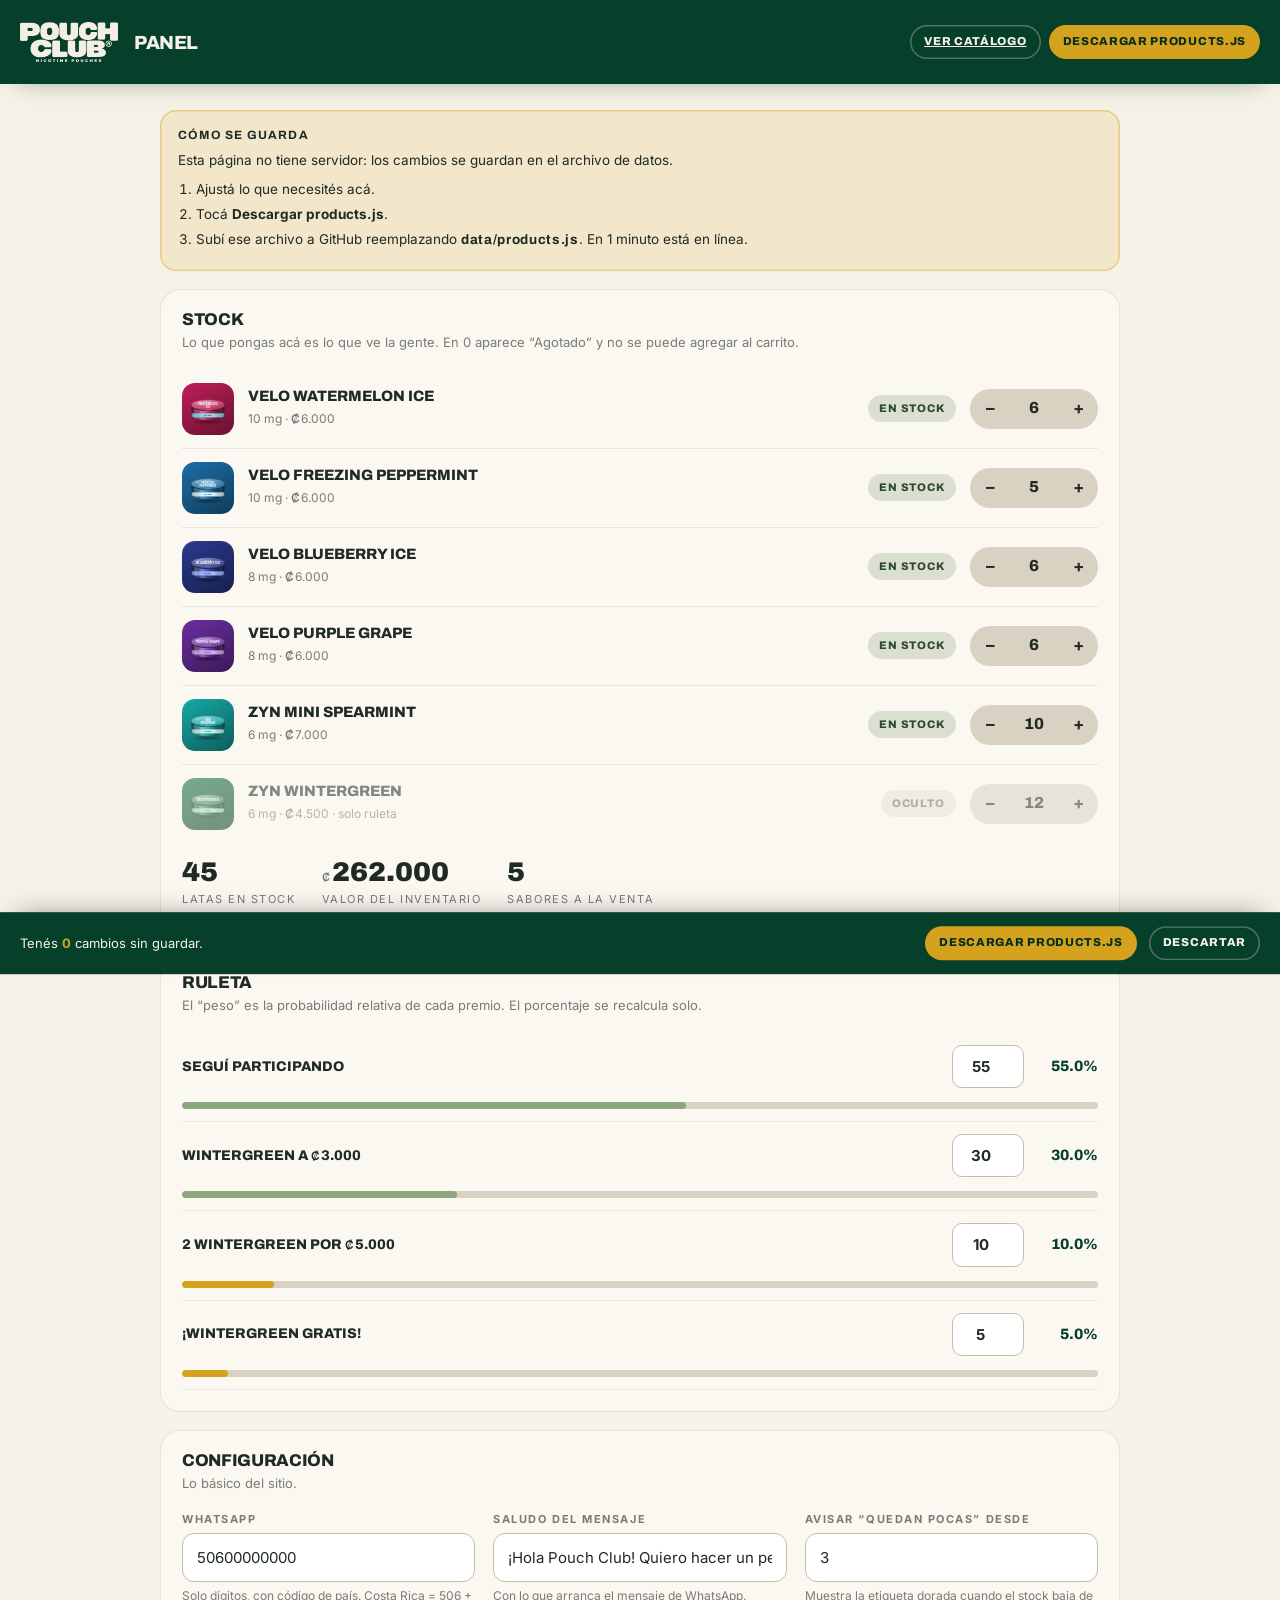
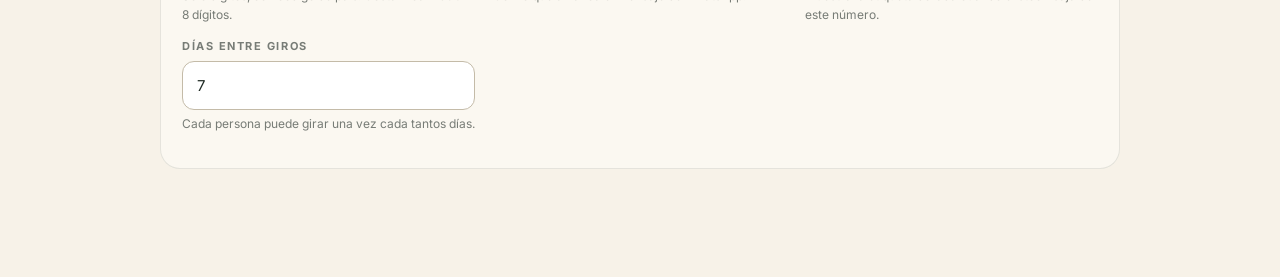
==== admin.html @ 65d26d1b "Catálogo Pouch Club: tienda estática con ruleta de premios Catálogo de pouches VELO y ZYN que arma e" ====
<!doctype html>
<html lang="es">
<head>
<meta charset="utf-8">
<meta name="viewport" content="width=device-width, initial-scale=1">
<title>Panel · Pouch Club</title>
<meta name="robots" content="noindex, nofollow">
<link rel="icon" href="favicon.ico" sizes="any">
<link rel="icon" href="img/logo-redondo.svg" type="image/svg+xml">
<link rel="apple-touch-icon" href="img/apple-touch-icon.png">
<link rel="preconnect" href="https://fonts.googleapis.com">
<link rel="preconnect" href="https://fonts.gstatic.com" crossorigin>
<link href="https://fonts.googleapis.com/css2?family=Archivo:wdth,wght@110,400..900&family=Inter:wght@400;500;600;700&display=swap" rel="stylesheet">
<style>
:root{
  --forest:#06402B; --forest-dk:#042E1F; --cream:#F7F2E8; --cream-2:#FBF8F1;
  --sage:#8CA680; --gold:#D4A21C; --stone:#D9D2C3; --stone-dk:#C4BBA8; --char:#1F2A24;
  --soft:rgba(31,42,36,.6);
  --f-disp:"Archivo",Helvetica,Arial,sans-serif;
  --f-body:"Inter",-apple-system,system-ui,sans-serif;
}
*{box-sizing:border-box}
body{margin:0;background:var(--cream);color:var(--char);font-family:var(--f-body);font-size:15px;line-height:1.55}
h1,h2,h3{font-family:var(--f-disp);font-weight:800;text-transform:uppercase;letter-spacing:-.02em;line-height:1;margin:0}
img{display:block;max-width:100%}
button{font:inherit;color:inherit;border:0;background:none;cursor:pointer}
input,select{font:inherit;color:inherit}
code{font-family:var(--f-disp);font-weight:700;letter-spacing:.05em}
.col{font-family:var(--f-body);font-weight:600;font-size:.84em;margin-right:.05em;display:inline-block;transform:translateY(-.03em)}

.top{background:var(--forest);color:var(--cream);padding:22px 20px;position:sticky;top:0;z-index:10;
  display:flex;align-items:center;gap:16px;flex-wrap:wrap;box-shadow:0 10px 30px -18px rgba(6,64,43,.6)}
.top img{width:98px}
.top h1{font-size:19px;color:var(--cream)}
.top .sp{margin-left:auto;display:flex;gap:8px;flex-wrap:wrap}

.wrap{max-width:1000px;margin:0 auto;padding:26px 20px 90px}
.card{background:var(--cream-2);border-radius:20px;padding:22px;margin-bottom:18px;
  box-shadow:inset 0 0 0 1px rgba(31,42,36,.1)}
.card > h2{font-size:17px;margin-bottom:4px}
.card > .hint{color:var(--soft);font-size:13px;margin:0 0 18px}

.btn{display:inline-flex;align-items:center;justify-content:center;gap:8px;padding:12px 20px;border-radius:100px;
  font-family:var(--f-disp);font-weight:800;font-size:13px;letter-spacing:.06em;text-transform:uppercase;
  transition:transform .2s,background .2s,box-shadow .2s}
.btn:hover{transform:translateY(-2px)}
.btn--gold{background:var(--gold);color:var(--forest-dk)}
.btn--dark{background:var(--forest);color:var(--cream)}
.btn--ghost{background:transparent;color:var(--cream);box-shadow:inset 0 0 0 1.5px rgba(247,242,232,.3)}
.btn--line{background:transparent;color:var(--char);box-shadow:inset 0 0 0 1.5px var(--stone-dk)}
.btn--sm{padding:8px 14px;font-size:11.5px}

.row{display:flex;align-items:center;gap:14px;padding:13px 0;border-bottom:1px solid rgba(31,42,36,.09);flex-wrap:wrap}
.row:last-child{border-bottom:0}
.row__art{width:52px;height:52px;border-radius:13px;flex:none;display:grid;place-items:center;overflow:hidden}
.row__art img{width:80%}
.row__id{flex:1;min-width:170px}
.row__id b{font-family:var(--f-disp);font-weight:800;font-size:15px;text-transform:uppercase;display:block;line-height:1.15}
.row__id span{font-size:12px;color:var(--soft)}
.row.off{opacity:.55}

.step{display:flex;align-items:center;gap:3px;background:var(--stone);border-radius:100px;padding:4px}
.step button{width:32px;height:32px;border-radius:50%;display:grid;place-items:center;font-size:17px;font-weight:700;line-height:1}
.step button:hover{background:rgba(31,42,36,.12)}
.step input{width:50px;text-align:center;border:0;background:none;font-family:var(--f-disp);font-weight:800;font-size:16px;-moz-appearance:textfield}
.step input::-webkit-outer-spin-button,.step input::-webkit-inner-spin-button{-webkit-appearance:none;margin:0}

.field{display:flex;flex-direction:column;gap:5px;margin-bottom:14px}
.field label{font-size:11px;letter-spacing:.14em;text-transform:uppercase;font-weight:700;color:var(--soft)}
.field input{padding:12px 14px;border-radius:12px;border:1.5px solid var(--stone-dk);background:#fff;width:100%}
.field input:focus{outline:0;border-color:var(--sage)}
.field small{font-size:12px;color:var(--soft)}
.grid2{display:grid;grid-template-columns:repeat(auto-fit,minmax(230px,1fr));gap:0 18px}

.pill{padding:5px 11px;border-radius:100px;font-size:11px;font-family:var(--f-disp);font-weight:800;
  letter-spacing:.08em;text-transform:uppercase;flex:none}
.pill--ok{background:rgba(140,166,128,.3);color:#2F4A2A}
.pill--low{background:var(--gold);color:var(--forest-dk)}
.pill--out{background:var(--char);color:var(--cream)}
.pill--hidden{background:rgba(31,42,36,.1);color:var(--soft)}

.prize{display:flex;align-items:center;gap:12px;padding:12px 0;border-bottom:1px solid rgba(31,42,36,.08);flex-wrap:wrap}
.prize b{font-family:var(--f-disp);font-weight:800;font-size:14px;flex:1;min-width:150px;text-transform:uppercase}
.prize input{width:72px;padding:9px;border-radius:10px;border:1.5px solid var(--stone-dk);text-align:center;font-weight:700}
.prize .pct{font-family:var(--f-disp);font-weight:800;font-size:15px;min-width:62px;text-align:right;color:var(--forest)}
.bar{height:7px;border-radius:4px;background:var(--stone);overflow:hidden;flex-basis:100%;margin-top:2px}
.bar i{display:block;height:100%;background:var(--sage);border-radius:4px;transition:width .3s}
.prize.rare .bar i{background:var(--gold)}

.totals{display:flex;gap:26px;flex-wrap:wrap;padding:16px 0 4px}
.totals div{display:flex;flex-direction:column}
.totals b{font-family:var(--f-disp);font-weight:900;font-size:27px;line-height:1}
.totals span{font-size:11px;letter-spacing:.14em;text-transform:uppercase;color:var(--soft);margin-top:5px}

.save{position:fixed;left:0;right:0;bottom:0;z-index:20;background:var(--forest);color:var(--cream);
  padding:14px 20px calc(14px + env(safe-area-inset-bottom));display:flex;align-items:center;gap:12px;flex-wrap:wrap;
  box-shadow:0 -10px 30px -18px rgba(0,0,0,.6);transform:translateY(120%);transition:transform .35s cubic-bezier(.22,1,.36,1)}
.save.on{transform:none}
.save p{margin:0;font-size:13px;flex:1;min-width:180px}
.save p b{color:var(--gold)}

.note{background:rgba(212,162,28,.14);box-shadow:inset 0 0 0 1.5px rgba(212,162,28,.4);
  border-radius:16px;padding:16px 18px;font-size:13.5px;margin-bottom:18px}
.note > b{display:block;font-family:var(--f-disp);text-transform:uppercase;font-size:12px;letter-spacing:.1em;margin-bottom:5px}
.note li b{font-weight:700}
.note ol{margin:8px 0 0;padding-left:18px}
.note li{margin-bottom:4px}
.toast{position:fixed;left:50%;bottom:96px;transform:translate(-50%,160%);opacity:0;visibility:hidden;z-index:30;background:var(--forest-dk);
  color:var(--cream);padding:13px 22px;border-radius:100px;font-family:var(--f-disp);font-weight:700;font-size:13px;
  transition:transform .35s cubic-bezier(.22,1,.36,1),opacity .3s,visibility .3s}
.toast.on{transform:translate(-50%,0);opacity:1;visibility:visible}
@media (max-width:620px){
  .row__art{display:none}
  .top h1{font-size:16px}
}
</style>
</head>
<body>

<header class="top">
  <img src="img/logo-mark-cream.png" alt="Pouch Club">
  <h1>Panel</h1>
  <div class="sp">
    <a class="btn btn--ghost btn--sm" href="index.html">Ver catálogo</a>
    <button class="btn btn--gold btn--sm" id="descargar">Descargar products.js</button>
  </div>
</header>

<div class="wrap">

  <div class="note">
    <b>Cómo se guarda</b>
    Esta página no tiene servidor: los cambios se guardan en el archivo de datos.
    <ol>
      <li>Ajustá lo que necesités acá.</li>
      <li>Tocá <b>Descargar products.js</b>.</li>
      <li>Subí ese archivo a GitHub reemplazando <code>data/products.js</code>. En 1 minuto está en línea.</li>
    </ol>
  </div>

  <section class="card">
    <h2>Stock</h2>
    <p class="hint">Lo que pongas acá es lo que ve la gente. En 0 aparece “Agotado” y no se puede agregar al carrito.</p>
    <div id="filas"></div>
    <div class="totals">
      <div><b id="t-latas">0</b><span>latas en stock</span></div>
      <div><b id="t-valor"><span class="col">₡</span>0</b><span>valor del inventario</span></div>
      <div><b id="t-sabores">0</b><span>sabores a la venta</span></div>
    </div>
  </section>

  <section class="card">
    <h2>Ruleta</h2>
    <p class="hint">El “peso” es la probabilidad relativa de cada premio. El porcentaje se recalcula solo.</p>
    <div id="premios"></div>
  </section>

  <section class="card">
    <h2>Configuración</h2>
    <p class="hint">Lo básico del sitio.</p>
    <div class="grid2">
      <div class="field">
        <label for="wa">WhatsApp</label>
        <input id="wa" inputmode="numeric" placeholder="50688887777">
        <small>Solo dígitos, con código de país. Costa Rica = 506 + 8 dígitos.</small>
      </div>
      <div class="field">
        <label for="saludo">Saludo del mensaje</label>
        <input id="saludo">
        <small>Con lo que arranca el mensaje de WhatsApp.</small>
      </div>
      <div class="field">
        <label for="bajo">Avisar “quedan pocas” desde</label>
        <input id="bajo" type="number" min="1" max="20">
        <small>Muestra la etiqueta dorada cuando el stock baja de este número.</small>
      </div>
      <div class="field">
        <label for="dias">Días entre giros</label>
        <input id="dias" type="number" min="1" max="60">
        <small>Cada persona puede girar una vez cada tantos días.</small>
      </div>
    </div>
  </section>

</div>

<div class="save" id="save">
  <p>Tenés <b id="ncambios">0</b> cambios sin guardar.</p>
  <button class="btn btn--gold btn--sm" id="descargar2">Descargar products.js</button>
  <button class="btn btn--ghost btn--sm" id="deshacer">Descartar</button>
</div>

<div class="toast" id="toast"></div>

<script src="data/products.js"></script>
<script src="assets/js/can.js"></script>
<script>
(function(){
  "use strict";
  var $=function(s){return document.querySelector(s)};
  var D=window.POUCH_DATA;
  var ORIG=JSON.parse(JSON.stringify(D));
  var fuente=null;                 // texto original de products.js, si se puede leer

  fetch("data/products.js").then(function(r){return r.ok?r.text():null})
    .then(function(t){fuente=t}).catch(function(){});

  function col(s){return String(s).replace(/₡/g,'<span class="col">₡</span>')}
  function fmt(n){return "₡"+Math.round(n).toString().replace(/\B(?=(\d{3})+(?!\d))/g,".")}
  function fmtH(n){return '<span class="col">₡</span>'+Math.round(n).toString().replace(/\B(?=(\d{3})+(?!\d))/g,".")}
  function shade(hex,amt){
    hex=hex.replace("#","");var o="#";
    for(var i=0;i<3;i++){var v=parseInt(hex.substr(i*2,2),16);
      v=amt<0?v*(1+amt):v+(255-v)*amt;
      o+=Math.max(0,Math.min(255,Math.round(v))).toString(16).padStart(2,"0")}
    return o;
  }
  var tt;
  function toast(m){var e=$("#toast");e.textContent=m;e.classList.add("on");
    clearTimeout(tt);tt=setTimeout(function(){e.classList.remove("on")},2400)}

  /* ---------- filas de stock ---------- */
  function pintarFilas(){
    $("#filas").innerHTML = D.productos.map(function(p,i){
      var cls = p.stock<=0 ? "pill--out" : (p.stock<=D.config.stockBajo ? "pill--low" : "pill--ok");
      var txt = p.stock<=0 ? "Agotado" : (p.stock<=D.config.stockBajo ? "Quedan pocas" : "En stock");
      return '<div class="row'+(p.hidden?" off":"")+'">'+
        '<div class="row__art" style="background:linear-gradient(150deg,'+p.color+','+shade(p.color,-.45)+')">'+
          '<img src="'+window.PouchCan.src(p)+'" alt=""></div>'+
        '<div class="row__id"><b>'+p.marca+' '+p.sabor+'</b>'+
          '<span>'+p.nicotina+' · '+fmtH(p.precio)+(p.hidden?' · solo ruleta':'')+'</span></div>'+
        '<span class="pill '+(p.hidden?"pill--hidden":cls)+'">'+(p.hidden?"Oculto":txt)+'</span>'+
        '<div class="step">'+
          '<button data-i="'+i+'" data-d="-1" aria-label="Restar">&ndash;</button>'+
          '<input type="number" min="0" max="999" value="'+p.stock+'" data-stock="'+i+'">'+
          '<button data-i="'+i+'" data-d="1" aria-label="Sumar">+</button>'+
        '</div></div>';
    }).join("");
    totales();
  }

  function totales(){
    var vis=D.productos.filter(function(p){return !p.hidden});
    $("#t-latas").textContent = D.productos.reduce(function(a,p){return a+(+p.stock||0)},0);
    $("#t-valor").innerHTML = fmtH(D.productos.reduce(function(a,p){return a+(+p.stock||0)*p.precio},0));
    $("#t-sabores").textContent = vis.filter(function(p){return p.stock>0}).length;
  }

  /* ---------- premios ---------- */
  function pintarPremios(){
    var tot=D.ruleta.reduce(function(a,p){return a+(+p.peso||0)},0)||1;
    $("#premios").innerHTML = D.ruleta.map(function(p,i){
      var pct=(+p.peso||0)/tot*100;
      return '<div class="prize'+(pct<=12?" rare":"")+'">'+
        '<b>'+col(p.titulo)+'</b>'+
        '<input type="number" min="0" max="999" value="'+p.peso+'" data-peso="'+i+'">'+
        '<span class="pct">'+pct.toFixed(1)+'%</span>'+
        '<span class="bar"><i style="width:'+pct.toFixed(1)+'%"></i></span>'+
      '</div>';
    }).join("");
  }

  /* ---------- config ---------- */
  function pintarConfig(){
    $("#wa").value=D.config.whatsapp;
    $("#saludo").value=D.config.saludo;
    $("#bajo").value=D.config.stockBajo;
    $("#dias").value=D.config.diasEntreGiros;
  }

  /* ---------- cambios ---------- */
  function nCambios(){
    var n=0;
    D.productos.forEach(function(p,i){ if(p.stock!==ORIG.productos[i].stock) n++ });
    D.ruleta.forEach(function(p,i){ if(p.peso!==ORIG.ruleta[i].peso) n++ });
    ["whatsapp","saludo","stockBajo","diasEntreGiros"].forEach(function(k){
      if(String(D.config[k])!==String(ORIG.config[k])) n++ });
    return n;
  }
  function marcar(){
    var n=nCambios();
    $("#ncambios").textContent=n;
    $("#save").classList.toggle("on",n>0);
  }

  /* ---------- generar el archivo ---------- */
  function reemplazarEnFuente(txt){
    var out=txt;
    D.productos.forEach(function(p){
      var re=new RegExp('(id:\\s*"'+p.id+'"[\\s\\S]{0,700}?stock:\\s*)(\\d+)');
      out=out.replace(re,"$1"+p.stock);
    });
    D.ruleta.forEach(function(p){
      var re=new RegExp('(\\{\\s*id:\\s*"'+p.id+'",\\s*peso:\\s*)(\\d+)');
      out=out.replace(re,"$1"+p.peso);
    });
    out=out.replace(/(whatsapp:\s*")[^"]*(")/, "$1"+D.config.whatsapp+"$2");
    out=out.replace(/(saludo:\s*")[^"]*(")/, "$1"+String(D.config.saludo).replace(/"/g,"'")+"$2");
    out=out.replace(/(stockBajo:\s*)\d+/, "$1"+D.config.stockBajo);
    out=out.replace(/(diasEntreGiros:\s*)\d+/, "$1"+D.config.diasEntreGiros);
    return out;
  }

  function generarDesdeCero(){
    var L=[];
    L.push("/* POUCH CLUB - archivo de datos. Generado desde admin.html el "+
           new Date().toLocaleString("es-CR")+" */");
    L.push("");
    L.push("window.POUCH_DATA = {");
    L.push("");
    L.push("  config: {");
    L.push('    whatsapp: "'+D.config.whatsapp+'",');
    L.push('    saludo: "'+String(D.config.saludo).replace(/"/g,"'")+'",');
    L.push("    stockBajo: "+D.config.stockBajo+",");
    L.push("    diasEntreGiros: "+D.config.diasEntreGiros);
    L.push("  },");
    L.push("");
    L.push("  productos: [");
    L.push(D.productos.map(function(p){
      var f=['      id: "'+p.id+'"','      marca: "'+p.marca+'"','      sabor: "'+p.sabor+'"',
        '      nicotina: "'+p.nicotina+'"','      fuerza: '+p.fuerza,'      precio: '+p.precio,
        '      stock: '+p.stock];
      if(p.hidden) f.push("      hidden: true");
      f.push('      tags: '+JSON.stringify(p.tags));
      f.push('      nota: "'+String(p.nota).replace(/"/g,"'")+'"');
      f.push('      color: "'+p.color+'"');
      f.push('      color2: "'+p.color2+'"');
      return "    {\n"+f.join(",\n")+"\n    }";
    }).join(",\n"));
    L.push("  ],");
    L.push("");
    L.push("  ruleta: [");
    L.push(D.ruleta.map(function(p){
      var f=['      id: "'+p.id+'"','      peso: '+p.peso,'      tipo: "'+p.tipo+'"',
        '      titulo: "'+p.titulo+'"','      corto: "'+p.corto+'"','      sub: "'+p.sub+'"'];
      if(p.cantidad!==undefined) f.push("      cantidad: "+p.cantidad);
      if(p.precio!==undefined) f.push("      precio: "+p.precio);
      return "    {\n"+f.join(",\n")+"\n    }";
    }).join(",\n"));
    L.push("  ]");
    L.push("};");
    return L.join("\n")+"\n";
  }

  function descargar(){
    var txt = fuente ? reemplazarEnFuente(fuente) : generarDesdeCero();
    var b=new Blob([txt],{type:"text/javascript;charset=utf-8"});
    var a=document.createElement("a");
    a.href=URL.createObjectURL(b);
    a.download="products.js";
    document.body.appendChild(a); a.click(); a.remove();
    setTimeout(function(){URL.revokeObjectURL(a.href)},1500);
    ORIG=JSON.parse(JSON.stringify(D)); marcar();
    toast("Listo. Subilo a data/products.js en GitHub");
  }

  /* ---------- eventos ---------- */
  document.addEventListener("click",function(e){
    var b=e.target.closest("[data-d]");
    if(b){
      var p=D.productos[+b.dataset.i];
      p.stock=Math.max(0,Math.min(999,p.stock+ (+b.dataset.d)));
      pintarFilas(); marcar(); return;
    }
  });
  document.addEventListener("input",function(e){
    var t=e.target;
    if(t.dataset.stock!==undefined){
      D.productos[+t.dataset.stock].stock=Math.max(0,Math.min(999,parseInt(t.value,10)||0));
      totales(); marcar(); return;
    }
    if(t.dataset.peso!==undefined){
      D.ruleta[+t.dataset.peso].peso=Math.max(0,parseInt(t.value,10)||0);
      pintarPremios(); marcar(); return;
    }
    if(t.id==="wa"){ D.config.whatsapp=t.value.replace(/\D/g,""); marcar(); return }
    if(t.id==="saludo"){ D.config.saludo=t.value; marcar(); return }
    if(t.id==="bajo"){ D.config.stockBajo=Math.max(1,parseInt(t.value,10)||3); pintarFilas(); marcar(); return }
    if(t.id==="dias"){ D.config.diasEntreGiros=Math.max(1,parseInt(t.value,10)||7); marcar(); return }
  });
  $("#descargar").addEventListener("click",descargar);
  $("#descargar2").addEventListener("click",descargar);
  $("#deshacer").addEventListener("click",function(){
    D.productos.forEach(function(p,i){p.stock=ORIG.productos[i].stock});
    D.ruleta.forEach(function(p,i){p.peso=ORIG.ruleta[i].peso});
    D.config=JSON.parse(JSON.stringify(ORIG.config));
    pintarFilas();pintarPremios();pintarConfig();marcar();
    toast("Cambios descartados");
  });
  window.addEventListener("beforeunload",function(e){
    if(nCambios()>0){e.preventDefault();e.returnValue=""}
  });

  pintarFilas(); pintarPremios(); pintarConfig(); marcar();
})();
</script>
</body>
</html>
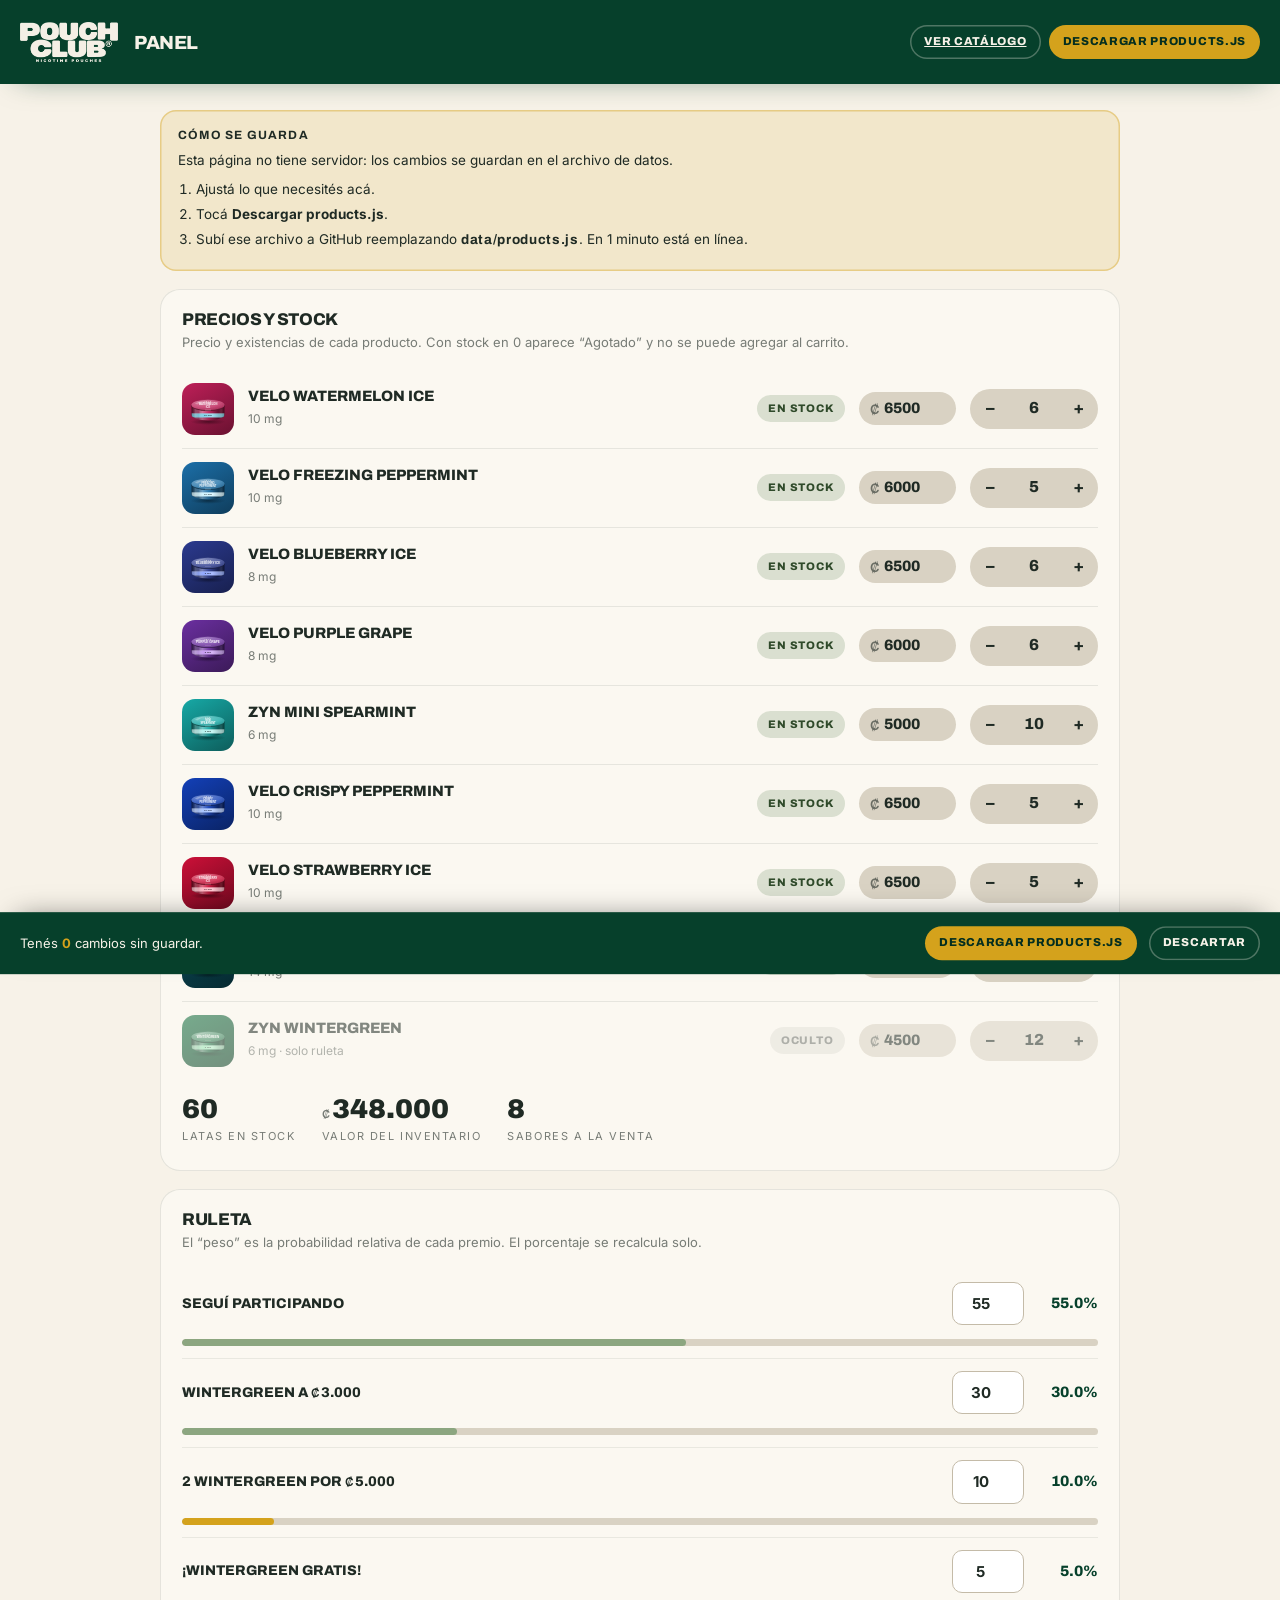
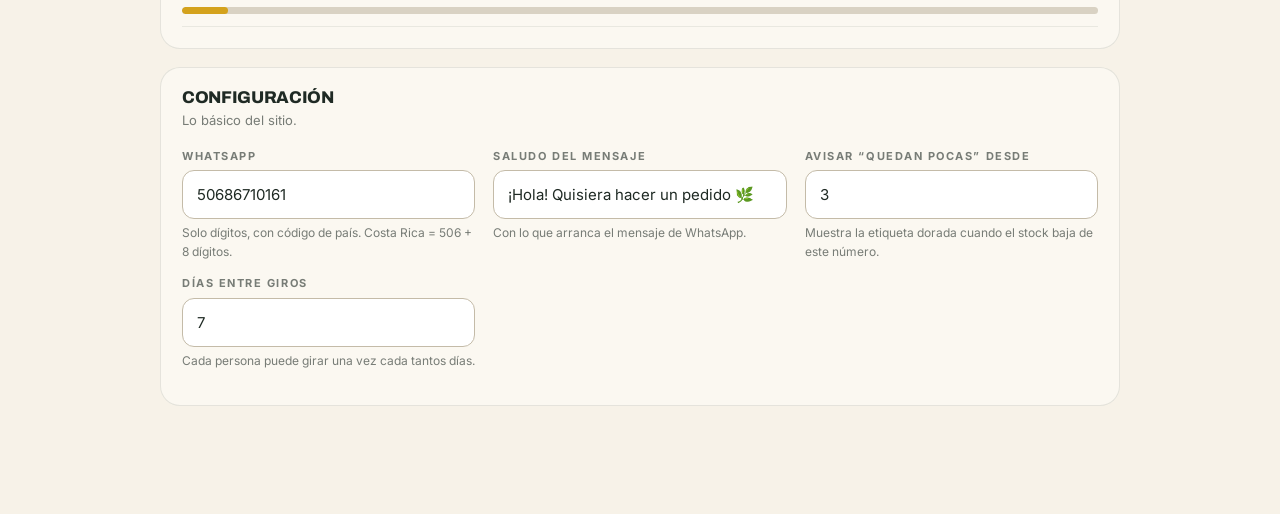
==== commit 18c41801: "El panel ahora edita precios además del stock Co-Authored-By: Claude Opus 5 <noreply@anthropic.com>" ====
--- a/admin.html
+++ b/admin.html
@@ -62,6 +62,12 @@
 .step{display:flex;align-items:center;gap:3px;background:var(--stone);border-radius:100px;padding:4px}
 .step button{width:32px;height:32px;border-radius:50%;display:grid;place-items:center;font-size:17px;font-weight:700;line-height:1}
 .step button:hover{background:rgba(31,42,36,.12)}
+.moneda{display:flex;align-items:center;gap:2px;background:var(--stone);border-radius:100px;
+  padding:4px 12px 4px 11px;flex:none}
+.moneda span{font-family:var(--f-body);font-weight:600;font-size:13px;color:var(--soft)}
+.moneda input{width:62px;border:0;background:none;font-family:var(--f-disp);font-weight:800;
+  font-size:15px;text-align:left;-moz-appearance:textfield}
+.moneda input::-webkit-outer-spin-button,.moneda input::-webkit-inner-spin-button{-webkit-appearance:none;margin:0}
 .step input{width:50px;text-align:center;border:0;background:none;font-family:var(--f-disp);font-weight:800;font-size:16px;-moz-appearance:textfield}
 .step input::-webkit-outer-spin-button,.step input::-webkit-inner-spin-button{-webkit-appearance:none;margin:0}
 
@@ -139,8 +145,8 @@
   </div>
 
   <section class="card">
-    <h2>Stock</h2>
-    <p class="hint">Lo que pongas acá es lo que ve la gente. En 0 aparece “Agotado” y no se puede agregar al carrito.</p>
+    <h2>Precios y stock</h2>
+    <p class="hint">Precio y existencias de cada producto. Con stock en 0 aparece “Agotado” y no se puede agregar al carrito.</p>
     <div id="filas"></div>
     <div class="totals">
       <div><b id="t-latas">0</b><span>latas en stock</span></div>
@@ -228,11 +234,14 @@
         '<div class="row__art" style="background:linear-gradient(150deg,'+p.color+','+shade(p.color,-.45)+')">'+
           '<img src="'+window.PouchCan.src(p)+'" alt=""></div>'+
         '<div class="row__id"><b>'+p.marca+' '+p.sabor+'</b>'+
-          '<span>'+p.nicotina+' · '+fmtH(p.precio)+(p.hidden?' · solo ruleta':'')+'</span></div>'+
+          '<span>'+p.nicotina+(p.hidden?' · solo ruleta':'')+'</span></div>'+
         '<span class="pill '+(p.hidden?"pill--hidden":cls)+'">'+(p.hidden?"Oculto":txt)+'</span>'+
+        '<label class="moneda"><span>₡</span>'+
+          '<input type="number" min="0" step="100" value="'+p.precio+'" data-precio="'+i+'" aria-label="Precio">'+
+        '</label>'+
         '<div class="step">'+
           '<button data-i="'+i+'" data-d="-1" aria-label="Restar">&ndash;</button>'+
-          '<input type="number" min="0" max="999" value="'+p.stock+'" data-stock="'+i+'">'+
+          '<input type="number" min="0" max="999" value="'+p.stock+'" data-stock="'+i+'" aria-label="Stock">'+
           '<button data-i="'+i+'" data-d="1" aria-label="Sumar">+</button>'+
         '</div></div>';
     }).join("");
@@ -271,7 +280,10 @@
   /* ---------- cambios ---------- */
   function nCambios(){
     var n=0;
-    D.productos.forEach(function(p,i){ if(p.stock!==ORIG.productos[i].stock) n++ });
+    D.productos.forEach(function(p,i){
+      if(p.stock!==ORIG.productos[i].stock) n++;
+      if(p.precio!==ORIG.productos[i].precio) n++;
+    });
     D.ruleta.forEach(function(p,i){ if(p.peso!==ORIG.ruleta[i].peso) n++ });
     ["whatsapp","saludo","stockBajo","diasEntreGiros"].forEach(function(k){
       if(String(D.config[k])!==String(ORIG.config[k])) n++ });
@@ -287,8 +299,8 @@
   function reemplazarEnFuente(txt){
     var out=txt;
     D.productos.forEach(function(p){
-      var re=new RegExp('(id:\\s*"'+p.id+'"[\\s\\S]{0,700}?stock:\\s*)(\\d+)');
-      out=out.replace(re,"$1"+p.stock);
+      out=out.replace(new RegExp('(id:\\s*"'+p.id+'"[\\s\\S]{0,700}?stock:\\s*)(\\d+)'),"$1"+p.stock);
+      out=out.replace(new RegExp('(id:\\s*"'+p.id+'"[\\s\\S]{0,700}?precio:\\s*)(\\d+)'),"$1"+p.precio);
     });
     D.ruleta.forEach(function(p){
       var re=new RegExp('(\\{\\s*id:\\s*"'+p.id+'",\\s*peso:\\s*)(\\d+)');
@@ -369,6 +381,10 @@
       D.productos[+t.dataset.stock].stock=Math.max(0,Math.min(999,parseInt(t.value,10)||0));
       totales(); marcar(); return;
     }
+    if(t.dataset.precio!==undefined){
+      D.productos[+t.dataset.precio].precio=Math.max(0,parseInt(t.value,10)||0);
+      totales(); marcar(); return;
+    }
     if(t.dataset.peso!==undefined){
       D.ruleta[+t.dataset.peso].peso=Math.max(0,parseInt(t.value,10)||0);
       pintarPremios(); marcar(); return;
@@ -381,7 +397,9 @@
   $("#descargar").addEventListener("click",descargar);
   $("#descargar2").addEventListener("click",descargar);
   $("#deshacer").addEventListener("click",function(){
-    D.productos.forEach(function(p,i){p.stock=ORIG.productos[i].stock});
+    D.productos.forEach(function(p,i){
+      p.stock=ORIG.productos[i].stock; p.precio=ORIG.productos[i].precio;
+    });
     D.ruleta.forEach(function(p,i){p.peso=ORIG.ruleta[i].peso});
     D.config=JSON.parse(JSON.stringify(ORIG.config));
     pintarFilas();pintarPremios();pintarConfig();marcar();
